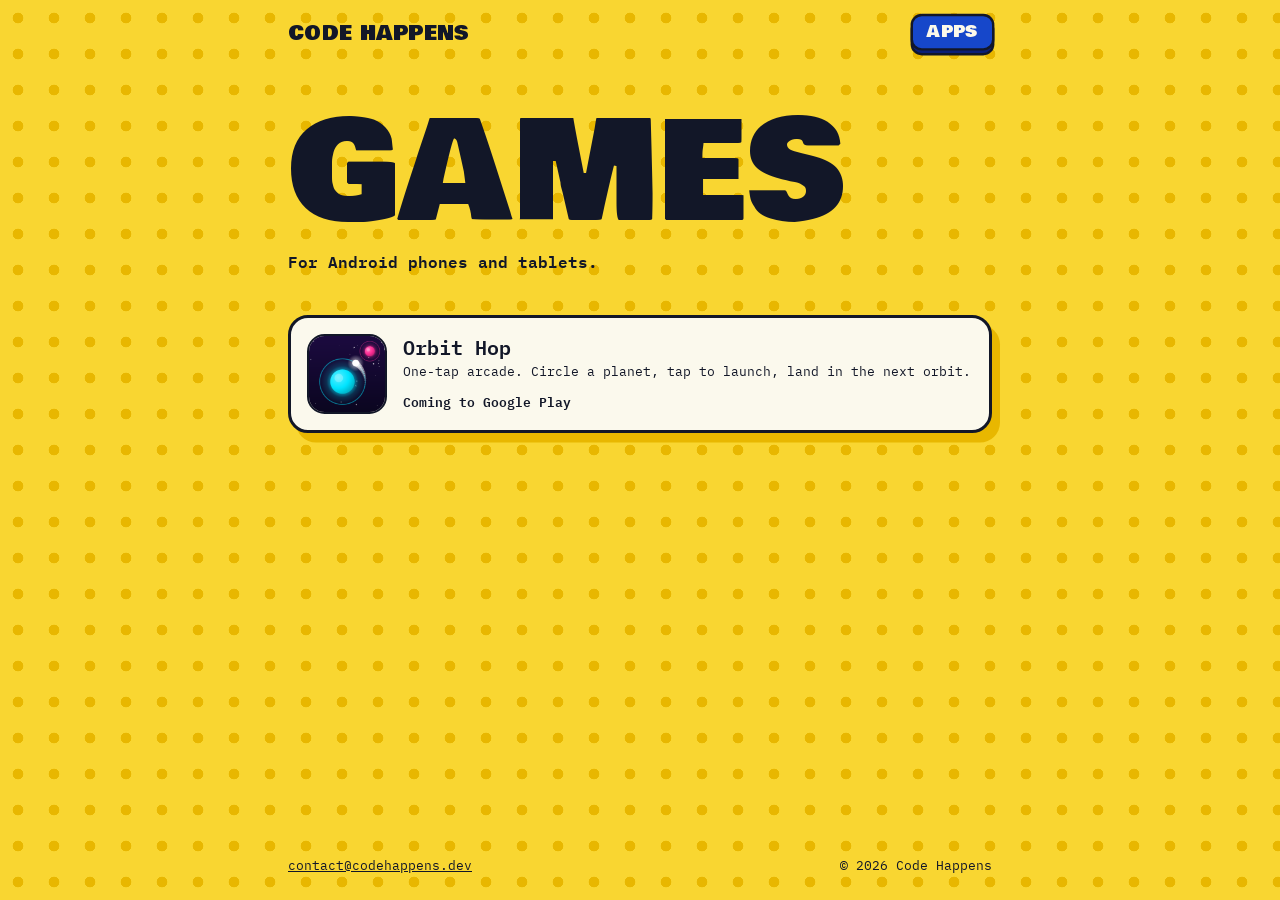
==== games/index.html @ 7e8e557d "Nowy wygląd: brama Games / Apps i podstrony Jeden ekran przecięty po skosie z dwoma wciskanymi przyc" ====
<!doctype html>
<html lang="en" class="page--games">
<head>
<meta charset="utf-8">
<meta name="viewport" content="width=device-width, initial-scale=1, viewport-fit=cover">
<meta http-equiv="Content-Security-Policy" content="default-src 'self'; img-src 'self' data:; base-uri 'none'; form-action 'none'">
<title>Games — Code Happens</title>
<meta name="description" content="Games for Android by Code Happens.">
<link rel="canonical" href="https://codehappens.dev/games/">
<link rel="icon" href="/favicon.svg" type="image/svg+xml">
<link rel="preload" href="/fonts/BowlbyOne-400-latin.woff2" as="font" type="font/woff2" crossorigin>
<link rel="stylesheet" href="/site.css">
</head>
<body>

<header class="wrap bar">
  <a class="mark" href="/">Code Happens</a>
  <a class="swap swap--key" href="/apps/"><span class="swap__cap">Apps</span></a>
</header>

<main class="wrap shelf">
  <h1 class="shelf__title">Games</h1>
  <p class="shelf__lede">For Android phones and tablets.</p>
  <ul class="shelf__list">
    <li>
      <a class="item" href="https://orbithop.codehappens.dev/">
        <img class="item__icon" src="/img/orbithop.png" alt="" width="512" height="512">
        <span class="item__name">Orbit Hop</span>
        <span class="item__what">One-tap arcade. Circle a planet, tap to launch, land in the next orbit.</span>
        <span class="item__state">Coming to Google Play</span>
      </a>
    </li>
  </ul>
</main>

<footer class="wrap foot">
  <p><a href="mailto:contact@codehappens.dev">contact@codehappens.dev</a></p>
  <p>© 2026 Code Happens</p>
</footer>

</body>
</html>
---- site.css ----
/* Hallmark · route: custom (bespoke) · structure: one-screen diagonal split, two physical push-buttons · idea: "an arcade button and a keycap"
 * paper: oklch(88% 0.17 96) / oklch(92% 0.03 250) · accent: oklch(57% 0.22 28) + oklch(46% 0.21 264) · display: Bowlby One · body: IBM Plex Mono
 * axes: light / display-heavy / warm+cool · studied: no
 * pre-emit critique: P5 H4 E4 S5 R4 V5
 */
@import url("fonts/fonts.css");
@import url("tokens.css");

*, *::before, *::after { box-sizing: border-box; }
html, body { overflow-x: clip; }
body { margin: 0; color: var(--color-ink); font: 400 var(--text-base)/1.55 var(--font-body); }
a { color: inherit; }
a:focus-visible { outline: 4px solid var(--color-ink); outline-offset: 4px; }

/* ---------- Front page: one sheet cut on a diagonal ---------- */

.page--gate, .page--gate body { height: 100%; overflow: clip; }
.page--gate body { background: var(--color-games); }

.gate { position: relative; height: 100vh; height: 100dvh; overflow: hidden; }

.field { position: absolute; inset: 0; overflow: hidden; }
.field::before { content: ""; position: absolute; inset: calc(var(--tile) * -1); }
.field--games { background: var(--color-games); }
.field--games::before {
  background-image: radial-gradient(circle, var(--color-games-deep) 0 20%, transparent 22%);
  background-size: var(--tile) var(--tile);
  animation: drift-games 9s linear infinite;
}
.field--apps { background: var(--color-apps); clip-path: var(--cut-apps); animation: slide-in var(--dur-long) var(--ease-out) backwards; }
.field--apps::before {
  background-image:
    linear-gradient(var(--color-apps-deep) 0 2px, transparent 2px),
    linear-gradient(90deg, var(--color-apps-deep) 0 2px, transparent 2px);
  background-size: var(--tile) var(--tile);
  animation: drift-apps 14s linear infinite;
}

.seam { position: absolute; inset: 0; width: 100%; height: 100%; pointer-events: none; animation: fade-in var(--dur-long) var(--ease-out) 260ms backwards; }
.seam line { stroke: var(--color-ink); stroke-width: 5; vector-effect: non-scaling-stroke; }
.seam__tall { display: none; }
@media (max-aspect-ratio: 1/1) {
  .seam__wide { display: none; }
  .seam__tall { display: inline; }
}

.door { position: absolute; inset: 0; text-decoration: none; -webkit-tap-highlight-color: transparent; }
.door--games { clip-path: var(--cut-games); }
.door--apps  { clip-path: var(--cut-apps); }
.door:focus-visible { outline: none; }
.door:focus-visible .btn { outline: 4px solid var(--color-ink); outline-offset: 1.1rem; }

.door__in {
  position: absolute; display: flex; flex-direction: column; align-items: center; justify-content: center;
  gap: calc(var(--lift) + var(--space-lg)); padding: var(--space-lg);
}
.door--games .door__in { inset: 0 50% 0 0; }
.door--apps  .door__in { inset: 0 0 0 50%; }
@media (max-aspect-ratio: 1/1) {
  .door--games .door__in { inset: 0 0 50% 0; padding-top: 3.5rem; }
  .door--apps  .door__in { inset: 50% 0 0 0; padding-bottom: 3rem; }
}

/* The button: a collar on the ground, a side wall, and a cap that travels. */
.btn {
  position: relative; display: block; width: var(--btn); height: var(--btn); flex: none;
  box-shadow: 0 0 0 0.45rem var(--color-ink), 0.7rem 0.9rem 0 0.45rem var(--shadow);
  background: var(--side);
  animation: drop var(--dur-long) var(--ease-out) var(--delay) backwards;
}
.btn__cap {
  position: absolute; inset: 0; display: grid; place-items: center;
  background: var(--cap); color: var(--color-cap-text);
  box-shadow: inset 0 0 0 calc(var(--btn) * 0.05) var(--cap-hi), 0 0 0 0.2rem var(--color-ink);
  font-family: var(--font-display); font-style: normal; font-size: calc(var(--btn) * 0.2); line-height: 1;
  letter-spacing: 0.02em; text-transform: uppercase; white-space: nowrap;
  transform: translateY(calc(var(--lift) * -1));
  transition: transform var(--dur-micro) var(--ease-out);
  animation: press 900ms var(--ease-in-out) calc(var(--delay) + 420ms) backwards;
}
.btn--round, .btn--round .btn__cap { border-radius: 50%; }
.btn--key,   .btn--key .btn__cap   { border-radius: 22%; }
.btn--round { --cap: var(--color-red);    --cap-hi: var(--color-red-hi);    --side: var(--color-red-side);    --shadow: var(--color-games-deep); --delay: 180ms; }
.btn--key   { --cap: var(--color-cobalt); --cap-hi: var(--color-cobalt-hi); --side: var(--color-cobalt-side); --shadow: var(--color-apps-deep);  --delay: 320ms; }

@media (hover: hover) {
  .door:hover .btn__cap { transform: translateY(calc(var(--lift) * -1.3)); }
  .door:hover .door__arrow { transform: translateX(0.35rem); }
}
.door:active .btn__cap { transform: translateY(calc(var(--lift) * -0.18)); }

.door__note { font-weight: 600; white-space: nowrap; animation: fade-in var(--dur-long) var(--ease-out) 700ms backwards; }
.door__arrow { display: inline-block; transition: transform var(--dur-micro) var(--ease-out); }

.mark {
  margin: 0; font-family: var(--font-display); font-style: normal; font-weight: 400; font-size: var(--text-md); line-height: 1;
  text-transform: uppercase; letter-spacing: 0.02em; text-decoration: none; white-space: nowrap;
}
.gate .mark { position: absolute; top: var(--space-md); left: var(--space-md); pointer-events: none; }
.gate .contact { position: absolute; right: var(--space-md); bottom: var(--space-md); margin: 0; font-size: var(--text-sm); text-decoration: none; }

/* ---------- Games / Apps pages: one field, a shelf of entries ---------- */

.page--games { --field: var(--color-games); --field-deep: var(--color-games-deep); }
.page--apps  { --field: var(--color-apps);  --field-deep: var(--color-apps-deep); }
.page--games body, .page--apps body { background: var(--field); min-height: 100vh; min-height: 100dvh; display: flex; flex-direction: column; }

.page--games body::before, .page--apps body::before { content: ""; position: fixed; inset: calc(var(--tile) * -1); z-index: -1; background-size: var(--tile) var(--tile); }
.page--games body::before {
  background-image: radial-gradient(circle, var(--field-deep) 0 20%, transparent 22%);
  animation: drift-games 9s linear infinite;
}
.page--apps body::before {
  background-image:
    linear-gradient(var(--field-deep) 0 2px, transparent 2px),
    linear-gradient(90deg, var(--field-deep) 0 2px, transparent 2px);
  animation: drift-apps 14s linear infinite;
}

.wrap { width: 100%; max-width: var(--page-max); margin-inline: auto; padding-inline: var(--space-md); }

.bar { display: flex; align-items: center; justify-content: space-between; gap: var(--space-md); padding-block: var(--space-md); }

/* Small version of the other section's button. */
.swap { display: inline-block; flex: none; margin-top: 0.3rem; background: var(--side); box-shadow: 0 0 0 0.15rem var(--color-ink); text-decoration: none; }
.swap__cap {
  display: block; padding: 0.4rem 0.9rem; background: var(--cap); color: var(--color-cap-text);
  box-shadow: 0 0 0 0.15rem var(--color-ink);
  font-family: var(--font-display); font-style: normal; font-size: var(--text-base); line-height: 1.2; text-transform: uppercase; letter-spacing: 0.02em; white-space: nowrap;
  transform: translateY(-0.3rem); transition: transform var(--dur-micro) var(--ease-out);
}
.swap--round, .swap--round .swap__cap { border-radius: 999px; }
.swap--key,   .swap--key .swap__cap   { border-radius: 0.55rem; }
.swap--round { --cap: var(--color-red);    --side: var(--color-red-side); }
.swap--key   { --cap: var(--color-cobalt); --side: var(--color-cobalt-side); }
@media (hover: hover) { .swap:hover .swap__cap { transform: translateY(-0.4rem); } }
.swap:active .swap__cap { transform: translateY(-0.05rem); }
.swap:focus-visible { outline-offset: 0.6rem; }

.shelf { flex: 1; padding-block: var(--space-xl) var(--space-2xl); }
.shelf__title {
  margin: 0; font-family: var(--font-display); font-style: normal; font-weight: 400; font-size: var(--text-display); line-height: 0.95;
  text-transform: uppercase; letter-spacing: 0.01em; overflow-wrap: anywhere; min-width: 0;
}
.shelf__lede { margin: var(--space-sm) 0 0; font-weight: 600; }
.shelf__list { list-style: none; margin: var(--space-xl) 0 0; padding: 0; display: grid; gap: var(--space-lg); }

.item {
  display: grid; grid-template-columns: auto minmax(0, 1fr); column-gap: var(--space-md); align-items: center;
  padding: var(--space-md); background: var(--color-card); border: 0.2rem solid var(--color-ink); border-radius: 1.25rem;
  box-shadow: 0.5rem 0.6rem 0 var(--field-deep); text-decoration: none;
  transition: transform var(--dur-micro) var(--ease-out);
}
.item__icon { grid-row: span 3; width: 5rem; height: 5rem; border-radius: 22%; border: 0.15rem solid var(--color-ink); }
.item__name { font-weight: 600; font-size: var(--text-md); line-height: 1.2; }
.item__what { font-size: var(--text-sm); }
.item__state { margin-top: var(--space-xs); font-size: var(--text-sm); font-weight: 600; }
@media (hover: hover) { a.item:hover { transform: translateY(-0.2rem); } }
a.item:active { transform: translateY(0.15rem); }

.foot { display: flex; flex-wrap: wrap; justify-content: space-between; gap: var(--space-xs) var(--space-lg); padding-block: var(--space-lg); font-size: var(--text-sm); }
.foot p { margin: 0; }

/* ---------- Motion ---------- */

@keyframes drift-games { to { transform: translate(var(--tile), var(--tile)); } }
@keyframes drift-apps  { to { transform: translate(calc(var(--tile) * -1), var(--tile)); } }
@keyframes slide-in { from { transform: var(--slide-apps); } }
@keyframes fade-in  { from { opacity: 0; } }
@keyframes drop     { from { opacity: 0; transform: translateY(-2.5rem); } }
@keyframes press {
  0%, 100% { transform: translateY(calc(var(--lift) * -1)); }
  45%      { transform: translateY(calc(var(--lift) * -0.18)); }
}

@media (prefers-reduced-motion: reduce) {
  .field::before, .field--apps, .seam, .btn, .btn__cap, .door__note,
  .page--games body::before, .page--apps body::before { animation: none; }
  .btn__cap, .door__arrow, .swap__cap, .item { transition: none; }
}
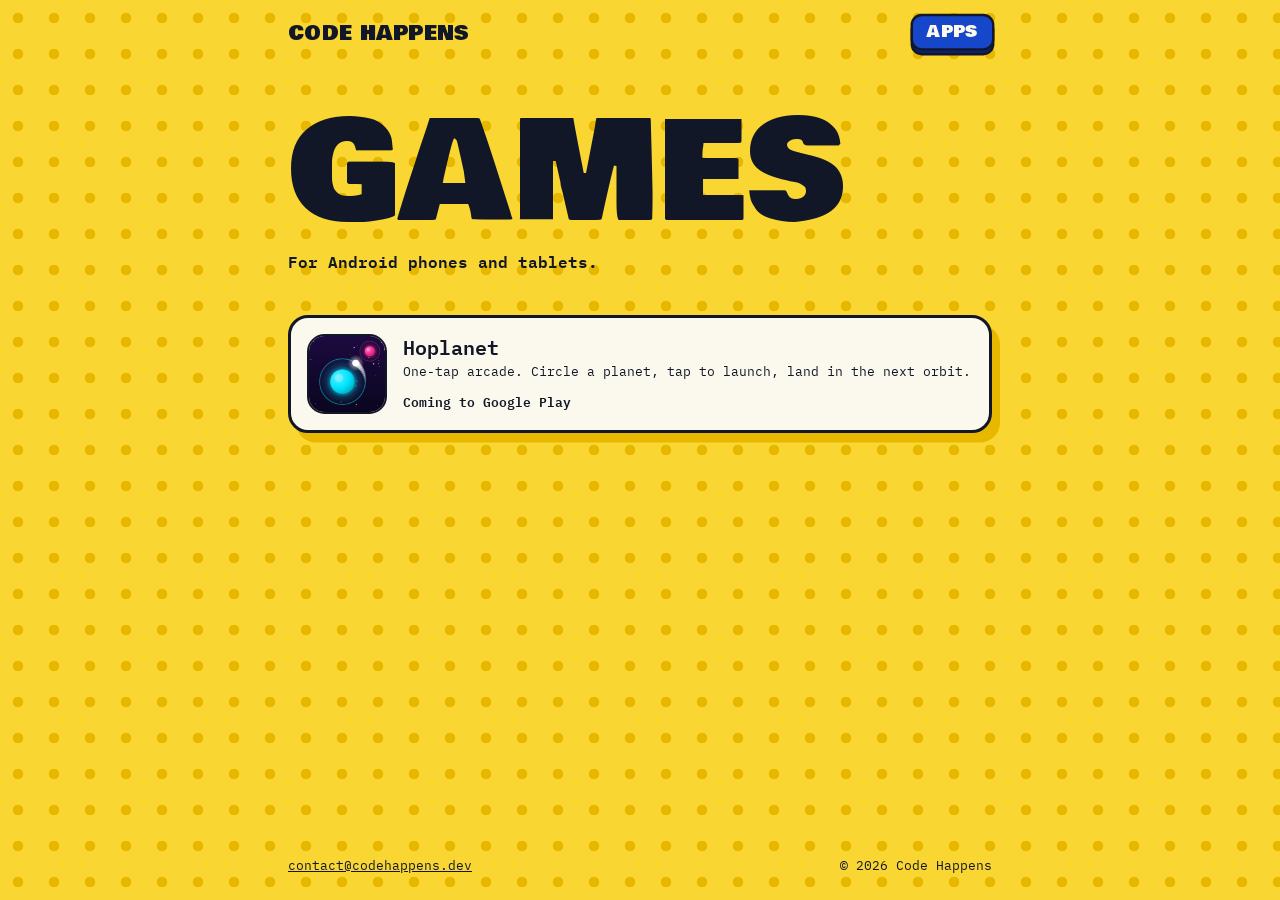
==== commit a370759a: "Games: Hoplanet zamiast Orbit Hop Co-Authored-By: Claude Opus 5.5 <noreply@anthropic.com> Claude-Ses" ====
--- a/games/index.html
+++ b/games/index.html
@@ -23,9 +23,9 @@
   <p class="shelf__lede">For Android phones and tablets.</p>
   <ul class="shelf__list">
     <li>
-      <a class="item" href="https://orbithop.codehappens.dev/">
-        <img class="item__icon" src="/img/orbithop.png" alt="" width="512" height="512">
-        <span class="item__name">Orbit Hop</span>
+      <a class="item" href="https://hoplanet.codehappens.dev/">
+        <img class="item__icon" src="/img/hoplanet.png" alt="" width="512" height="512">
+        <span class="item__name">Hoplanet</span>
         <span class="item__what">One-tap arcade. Circle a planet, tap to launch, land in the next orbit.</span>
         <span class="item__state">Coming to Google Play</span>
       </a>
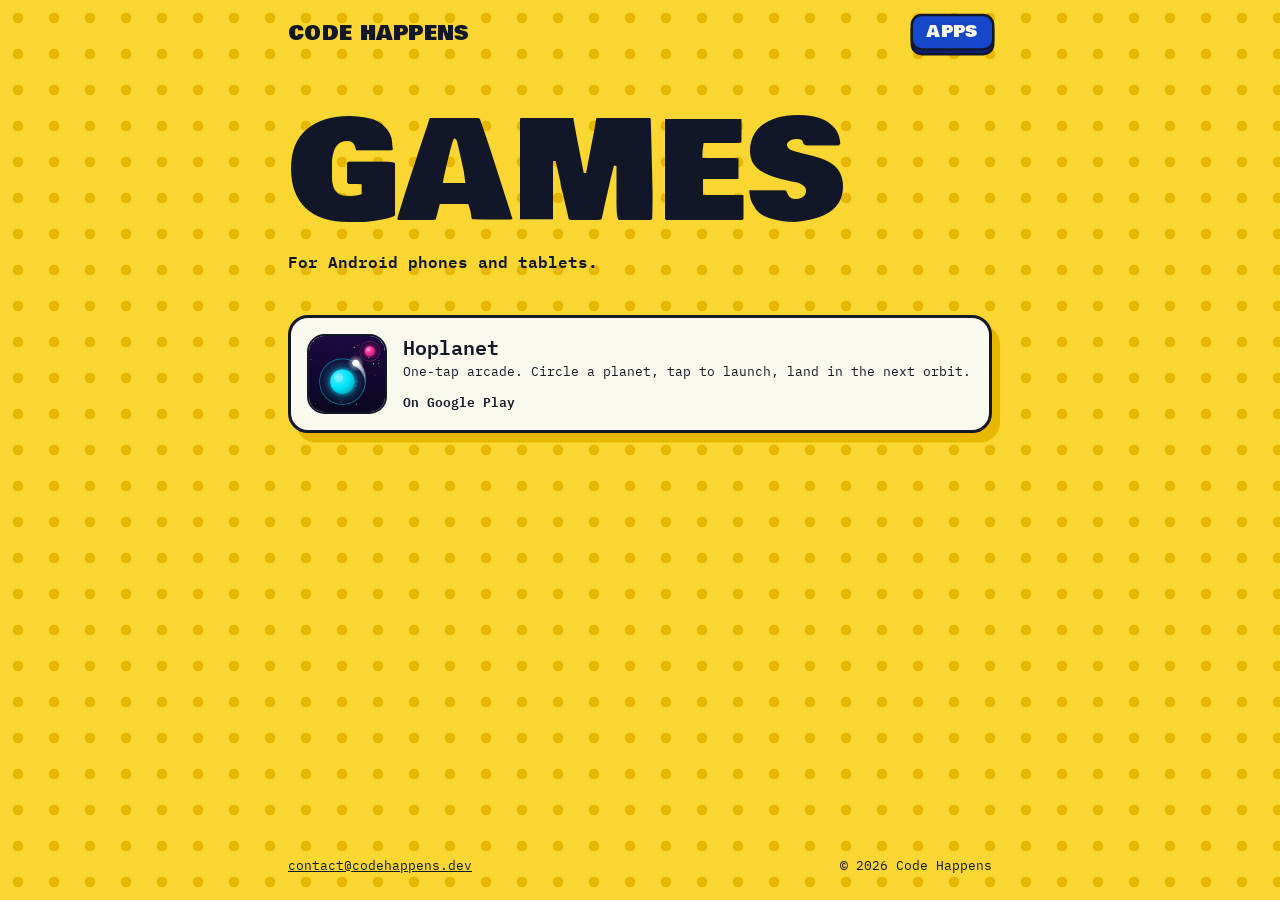
==== commit e405117c: "Hoplanet: jest w Google Play Co-Authored-By: Claude Opus 5.5 <noreply@anthropic.com> Claude-Session:" ====
--- a/games/index.html
+++ b/games/index.html
@@ -27,7 +27,7 @@
         <img class="item__icon" src="/img/hoplanet.png" alt="" width="512" height="512">
         <span class="item__name">Hoplanet</span>
         <span class="item__what">One-tap arcade. Circle a planet, tap to launch, land in the next orbit.</span>
-        <span class="item__state">Coming to Google Play</span>
+        <span class="item__state">On Google Play</span>
       </a>
     </li>
   </ul>
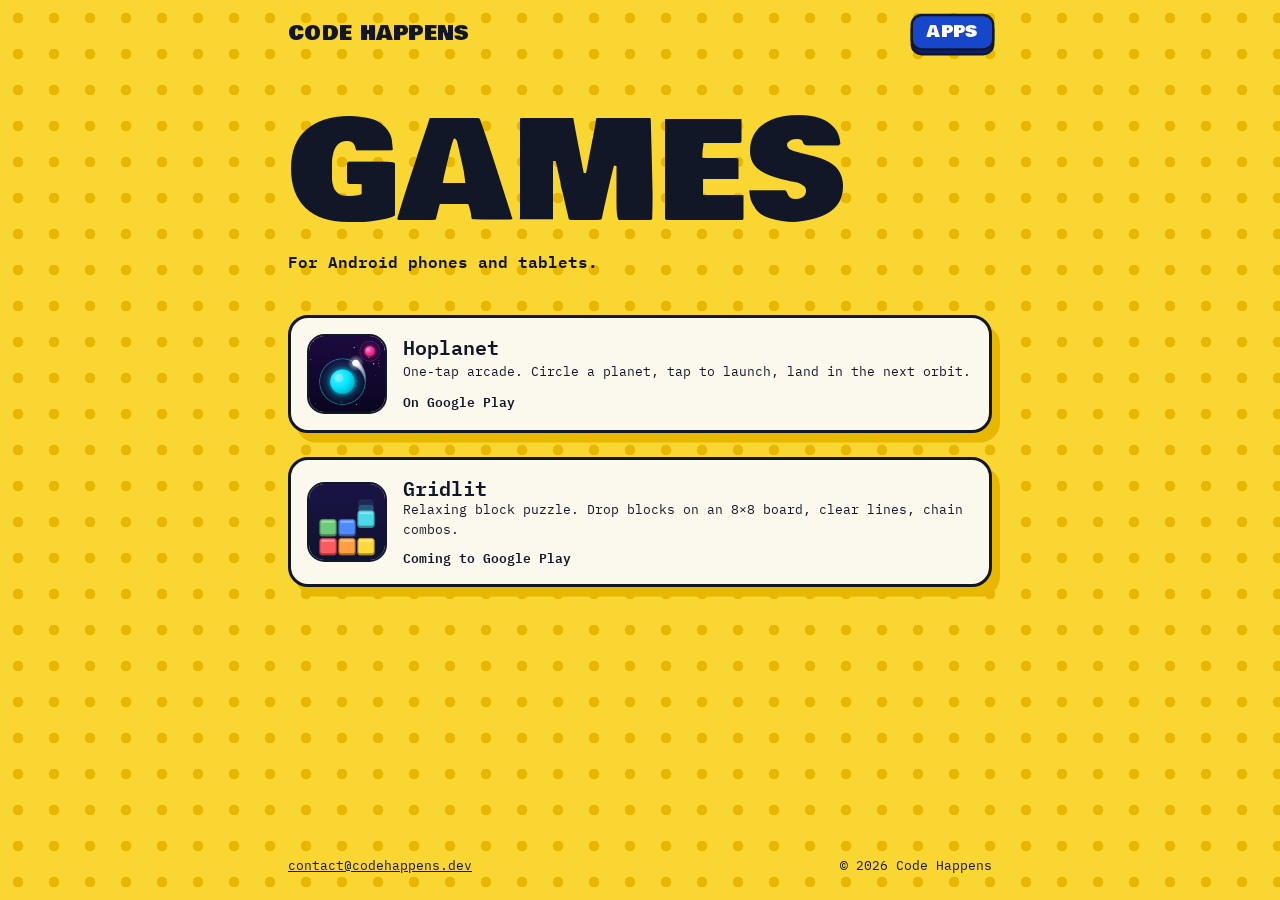
==== commit 85529fe7: "Games: Gridlit (wkrótce w Google Play) Co-Authored-By: Claude Opus 5.5 <noreply@anthropic.com> Claud" ====
--- a/games/index.html
+++ b/games/index.html
@@ -30,6 +30,14 @@
         <span class="item__state">On Google Play</span>
       </a>
     </li>
+    <li>
+      <a class="item" href="https://gridlit.codehappens.dev/">
+        <img class="item__icon" src="/img/gridlit.png" alt="" width="512" height="512">
+        <span class="item__name">Gridlit</span>
+        <span class="item__what">Relaxing block puzzle. Drop blocks on an 8×8 board, clear lines, chain combos.</span>
+        <span class="item__state">Coming to Google Play</span>
+      </a>
+    </li>
   </ul>
 </main>
 
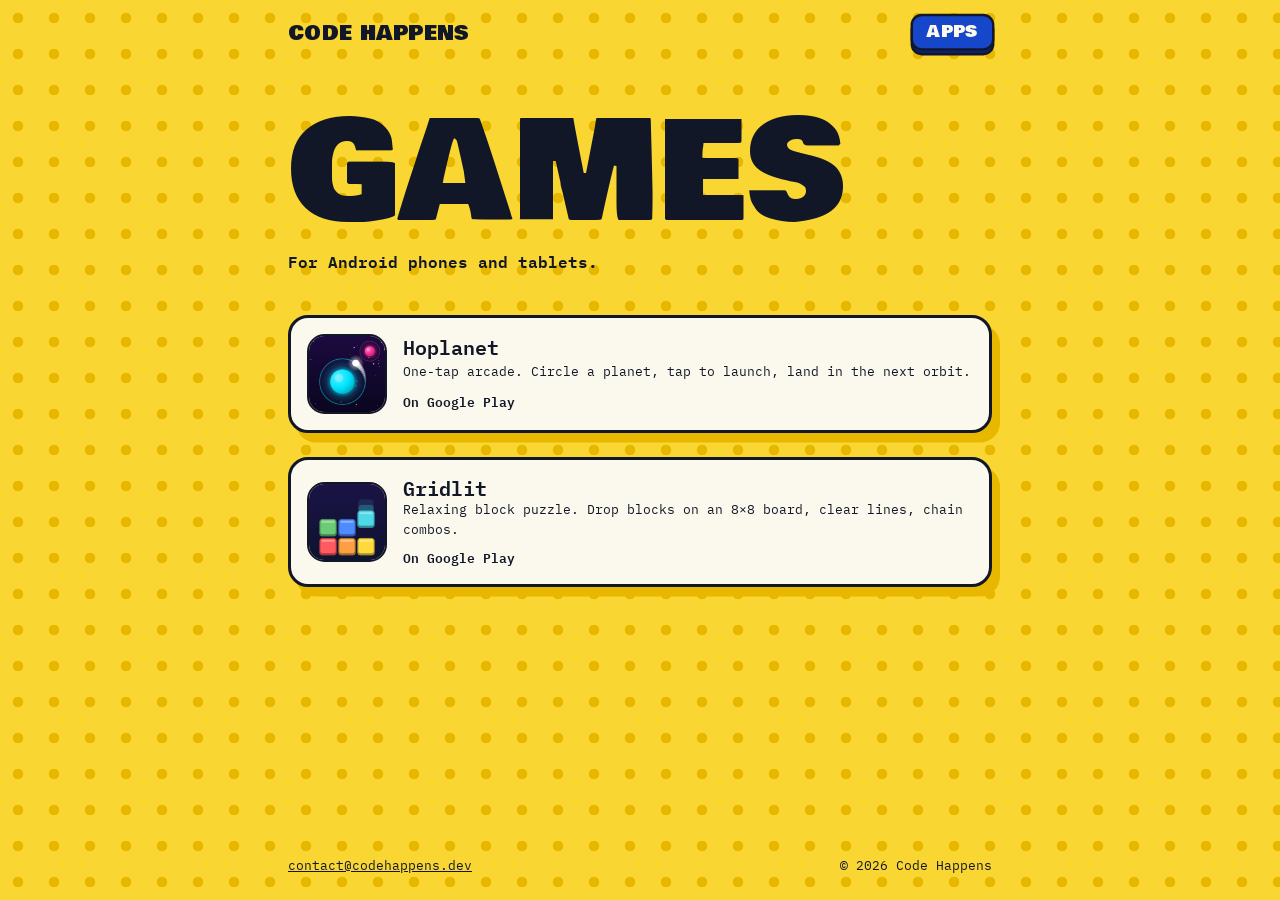
==== commit 111dda61: "Gridlit w Sklepie Play Co-Authored-By: Claude Opus 5.5 <noreply@anthropic.com> Claude-Session: https" ====
--- a/games/index.html
+++ b/games/index.html
@@ -35,7 +35,7 @@
         <img class="item__icon" src="/img/gridlit.png" alt="" width="512" height="512">
         <span class="item__name">Gridlit</span>
         <span class="item__what">Relaxing block puzzle. Drop blocks on an 8×8 board, clear lines, chain combos.</span>
-        <span class="item__state">Coming to Google Play</span>
+        <span class="item__state">On Google Play</span>
       </a>
     </li>
   </ul>
